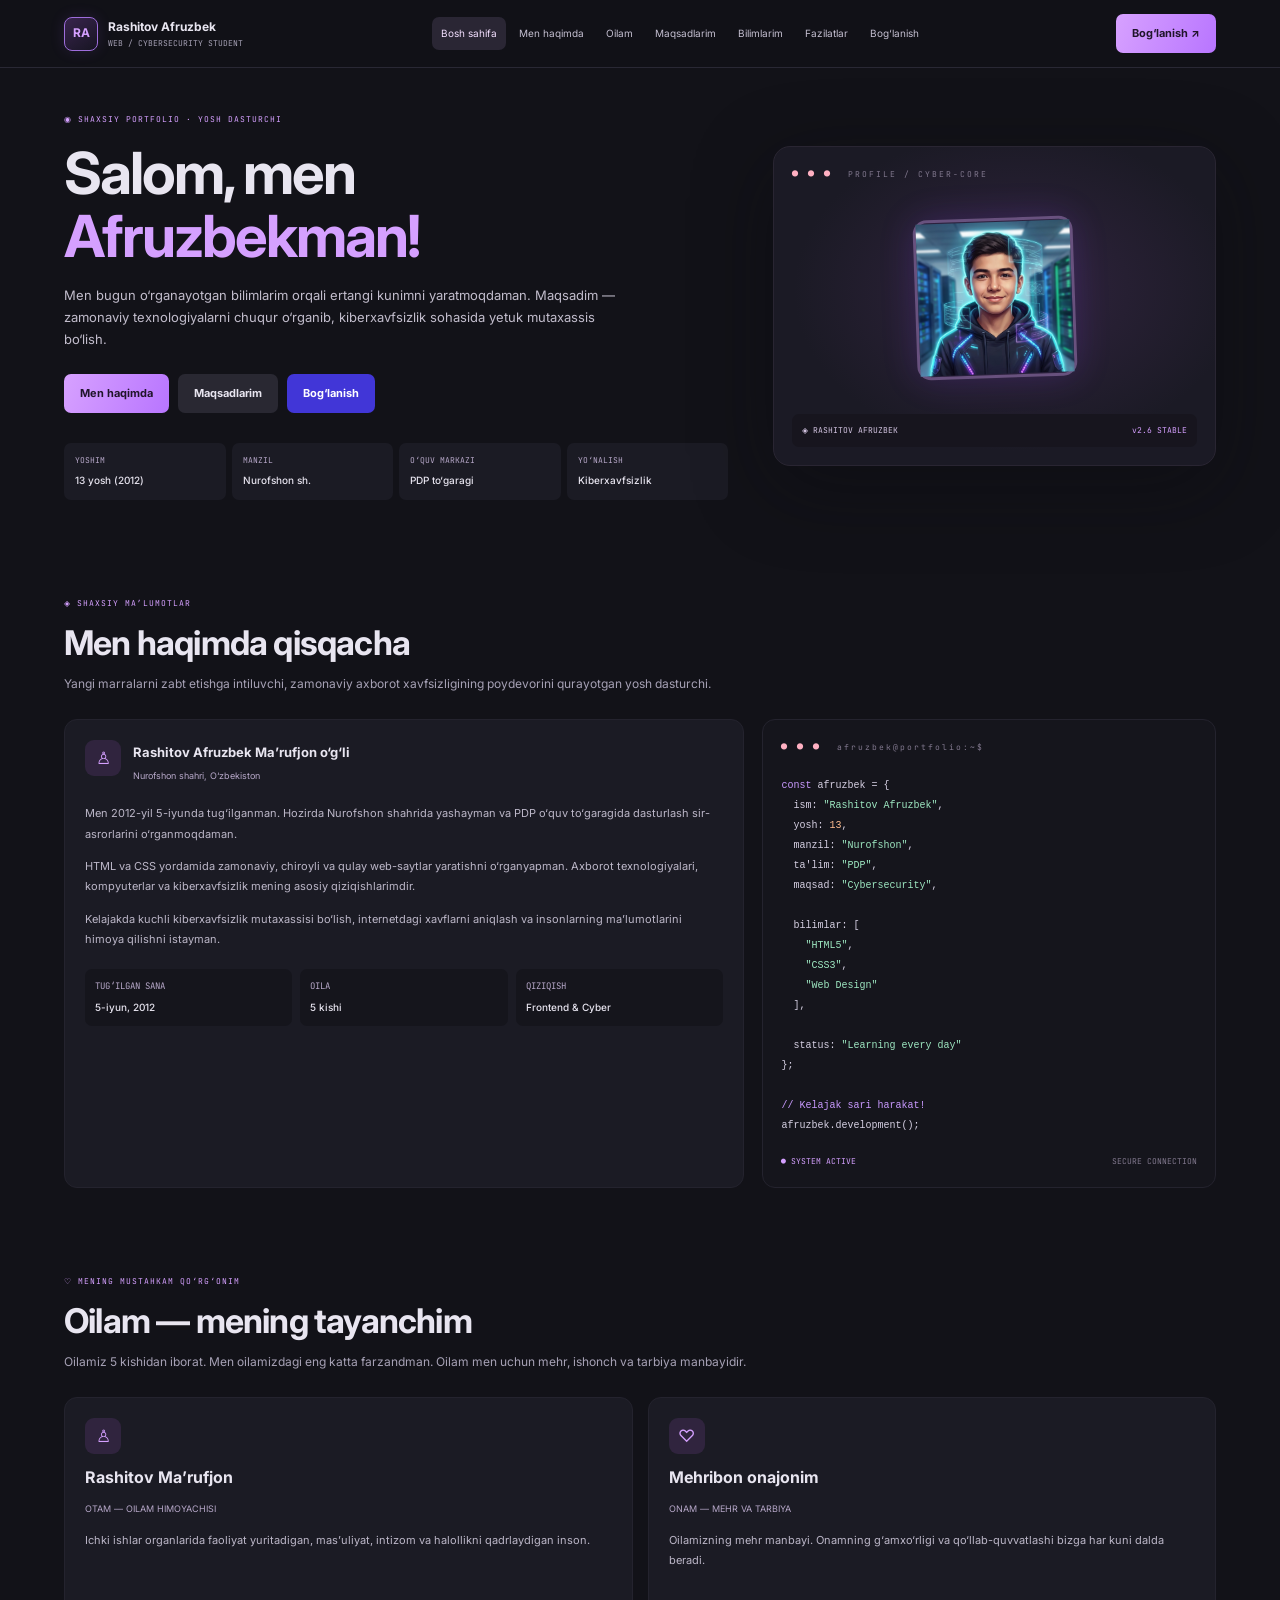
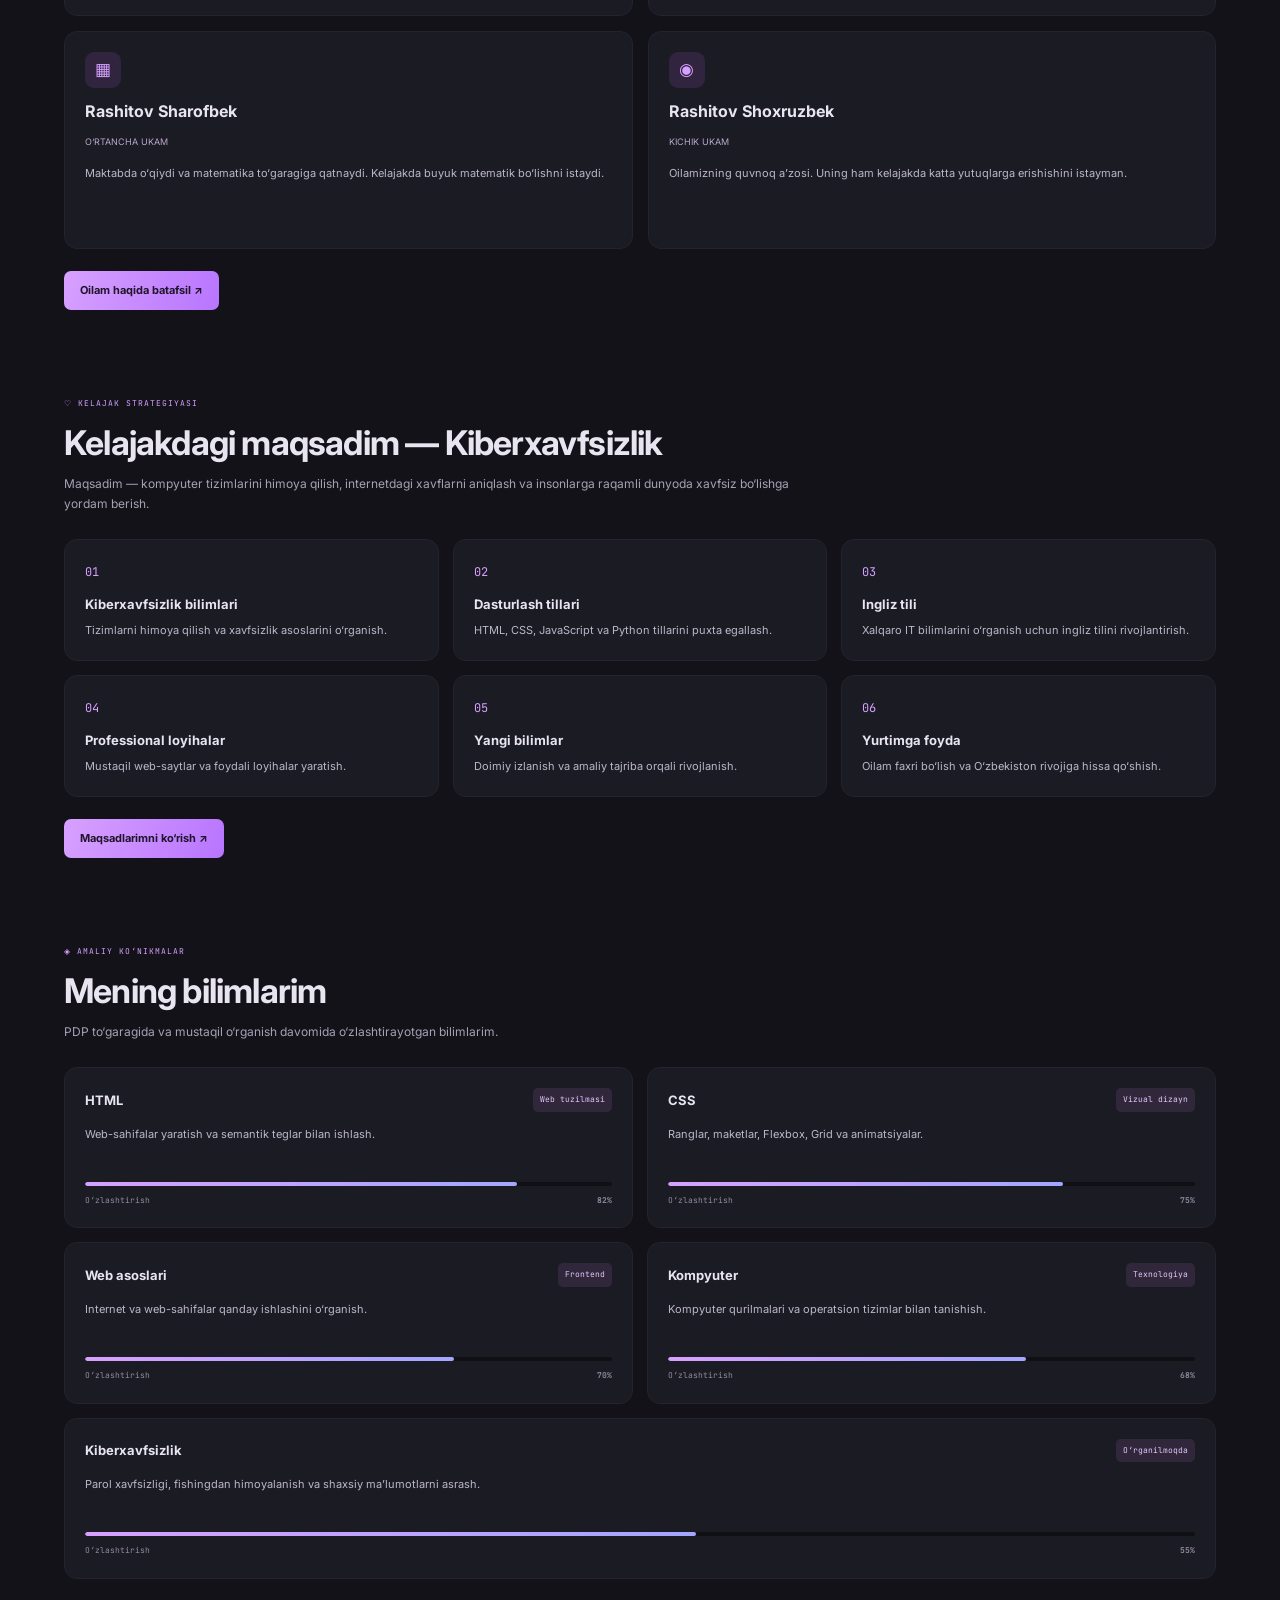
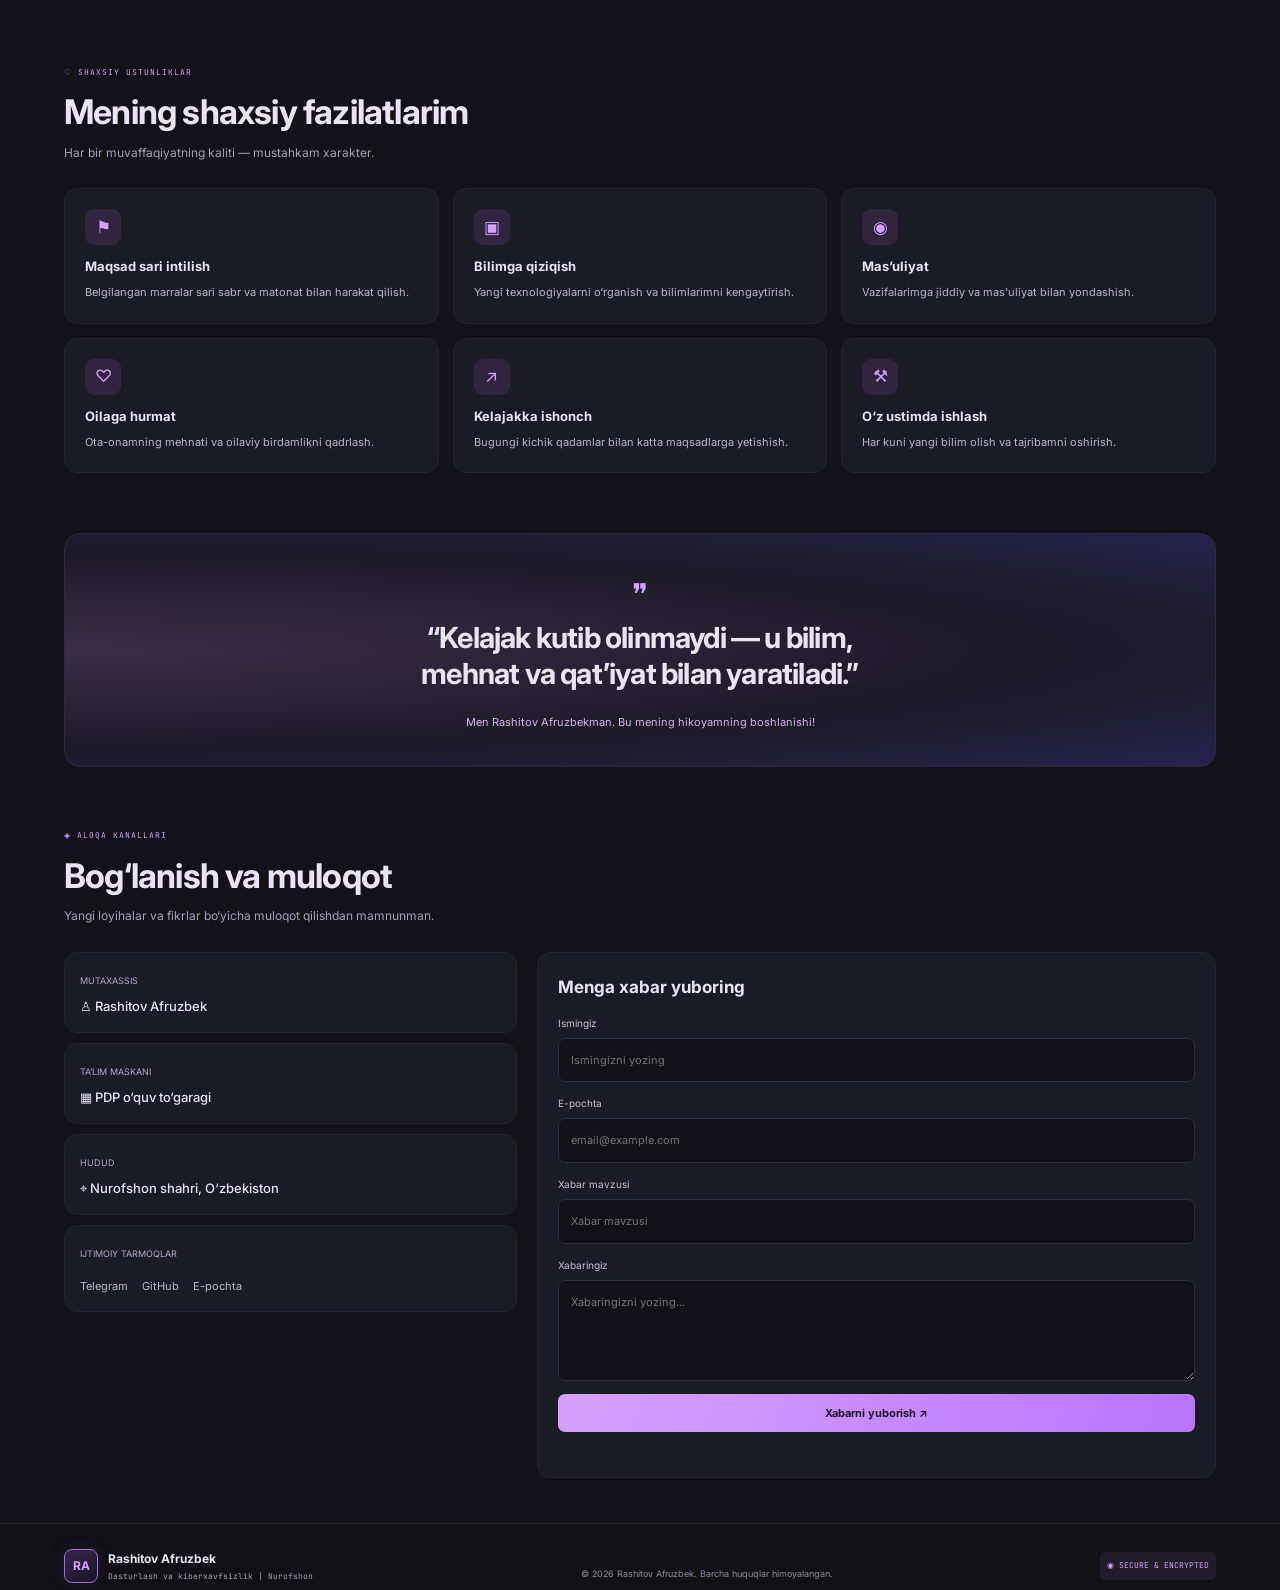
==== index.html @ 77779501 "ozim haqimda" ====
<!DOCTYPE html>
<html lang="uz">
<head>
  <meta charset="UTF-8">
  <meta name="viewport" content="width=device-width, initial-scale=1.0">
  <title>Rashitov Afruzbek | Portfolio</title>
  <link rel="stylesheet" href="./style.css">
  <link href="https://fonts.googleapis.com/css2?family=Inter:wght@400;500;600;700;800&family=JetBrains+Mono:wght@400;500&display=swap" rel="stylesheet">
</head>
<body>

<header class="navbar">
  <a href="index.html" class="logo">
    <span class="logo-icon">RA</span>
    <span>Rashitov Afruzbek
      <small>WEB / CYBERSECURITY STUDENT</small>
    </span>
  </a>

  <nav>
    <a class="active" href="./index.html">Bosh sahifa</a>
    <a href="#about">Men haqimda</a>
    <a href="./family.html">Oilam</a>
    <a href="./goals.html">Maqsadlarim</a>
    <a href="#skills">Bilimlarim</a>
    <a href="#values">Fazilatlar</a>
    <a href="#contact">Bog‘lanish</a>
  </nav>

  <a href="#contact" class="btn">Bog‘lanish ↗</a>
</header>

<main>

  <!-- BOSH SAHIFA -->
  <section class="hero container">
    <div class="hero-content">
      <p class="eyebrow">◉ SHAXSIY PORTFOLIO · YOSH DASTURCHI</p>

      <h1>Salom, men<br><span>Afruzbekman!</span></h1>

      <p class="description">
        Men bugun o‘rganayotgan bilimlarim orqali ertangi kunimni
        yaratmoqdaman. Maqsadim — zamonaviy texnologiyalarni chuqur
        o‘rganib, kiberxavfsizlik sohasida yetuk mutaxassis bo‘lish.
      </p>

      <div class="hero-buttons">
        <a href="#about" class="btn">Men haqimda</a>
        <a href="./goals.html" class="btn secondary">Maqsadlarim</a>
        <a href="#contact" class="btn blue">Bog‘lanish</a>
      </div>

      <div class="stats">
        <div><small>YOSHIM</small><b>13 yosh (2012)</b></div>
        <div><small>MANZIL</small><b>Nurofshon sh.</b></div>
        <div><small>O‘QUV MARKAZI</small><b>PDP to‘garagi</b></div>
        <div><small>YO‘NALISH</small><b>Kiberxavfsizlik</b></div>
      </div>
    </div>

    <div class="hero-card">
      <div class="window-title">● ● ● <span>PROFILE / CYBER-CORE</span></div>
      <div class="emblem">
        <img src="./Снимок экрана 2026-09-23 173749.png" alt="">
      </div>
      <div class="card-status">◈ RASHITOV AFRUZBEK <span>v2.6 STABLE</span></div>
    </div>
  </section>

  <!-- MEN HAQIMDA -->
  <section id="about" class="section container">
    <p class="eyebrow">◈ SHAXSIY MA’LUMOTLAR</p>
    <h2>Men haqimda qisqacha</h2>
    <p class="section-desc">
      Yangi marralarni zabt etishga intiluvchi, zamonaviy axborot
      xavfsizligining poydevorini qurayotgan yosh dasturchi.
    </p>

    <div class="about-grid">
      <article class="panel">
        <div class="profile-title">
          <div class="icon">♙</div>
          <div>
            <h3>Rashitov Afruzbek Ma’rufjon o‘g‘li</h3>
            <small>Nurofshon shahri, O‘zbekiston</small>
          </div>
        </div>

        <p>
          Men 2012-yil 5-iyunda tug‘ilganman. Hozirda Nurofshon
          shahrida yashayman va PDP o‘quv to‘garagida dasturlash
          sir-asrorlarini o‘rganmoqdaman.
        </p>

        <p>
          HTML va CSS yordamida zamonaviy, chiroyli va qulay
          web-saytlar yaratishni o‘rganyapman. Axborot texnologiyalari,
          kompyuterlar va kiberxavfsizlik mening asosiy qiziqishlarimdir.
        </p>

        <p>
          Kelajakda kuchli kiberxavfsizlik mutaxassisi bo‘lish,
          internetdagi xavflarni aniqlash va insonlarning
          ma’lumotlarini himoya qilishni istayman.
        </p>

        <div class="mini-stats">
          <div><small>TUG‘ILGAN SANA</small><b>5-iyun, 2012</b></div>
          <div><small>OILA</small><b>5 kishi</b></div>
          <div><small>QIZIQISH</small><b>Frontend & Cyber</b></div>
        </div>
      </article>

      <article class="code-panel">
        <div class="window-title">● ● ● <span>afruzbek@portfolio:~$</span></div>
        <pre><code><span class="purple">const</span> afruzbek = {
  ism: <span class="green">"Rashitov Afruzbek"</span>,
  yosh: <span class="orange">13</span>,
  manzil: <span class="green">"Nurofshon"</span>,
  ta'lim: <span class="green">"PDP"</span>,
  maqsad: <span class="green">"Cybersecurity"</span>,

  bilimlar: [
    <span class="green">"HTML5"</span>,
    <span class="green">"CSS3"</span>,
    <span class="green">"Web Design"</span>
  ],

  status: <span class="green">"Learning every day"</span>
};

<span class="purple">// Kelajak sari harakat!</span>
afruzbek.development();</code></pre>
        <div class="code-footer">● SYSTEM ACTIVE <span>SECURE CONNECTION</span></div>
      </article>
    </div>
  </section>

  <!-- OILAM -->
  <section id="family" class="section container">
    <p class="eyebrow">♡ MENING MUSTAHKAM QO‘RG‘ONIM</p>
    <h2>Oilam — mening tayanchim</h2>
    <p class="section-desc">
      Oilamiz 5 kishidan iborat. Men oilamizdagi eng katta farzandman.
      Oilam men uchun mehr, ishonch va tarbiya manbayidir.
    </p>

    <div class="family-grid">
      <article class="panel family-card">
        <div class="icon">♙</div>
        <h3>Rashitov Ma’rufjon</h3>
        <small>OTAM — OILAM HIMOYACHISI</small>
        <p>
          Ichki ishlar organlarida faoliyat yuritadigan, mas’uliyat,
          intizom va halollikni qadrlaydigan inson.
        </p>
      </article>

      <article class="panel family-card">
        <div class="icon">♡</div>
        <h3>Mehribon onajonim</h3>
        <small>ONAM — MEHR VA TARBIYA</small>
        <p>
          Oilamizning mehr manbayi. Onamning g‘amxo‘rligi va
          qo‘llab-quvvatlashi bizga har kuni dalda beradi.
        </p>
      </article>

      <article class="panel family-card">
        <div class="icon">▦</div>
        <h3>Rashitov Sharofbek</h3>
        <small>O‘RTANCHA UKAM</small>
        <p>
          Maktabda o‘qiydi va matematika to‘garagiga qatnaydi.
          Kelajakda buyuk matematik bo‘lishni istaydi.
        </p>
      </article>

      <article class="panel family-card">
        <div class="icon">◉</div>
        <h3>Rashitov Shoxruzbek</h3>
        <small>KICHIK UKAM</small>
        <p>
          Oilamizning quvnoq a’zosi. Uning ham kelajakda
          katta yutuqlarga erishishini istayman.
        </p>
      </article>
    </div>

    <a href="family.html" class="btn section-button">Oilam haqida batafsil ↗</a>
  </section>

  <!-- MAQSADLAR -->
  <section class="section container">
    <p class="eyebrow">♡ KELAJAK STRATEGIYASI</p>
    <h2>Kelajakdagi maqsadim — Kiberxavfsizlik</h2>
    <p class="section-desc">
      Maqsadim — kompyuter tizimlarini himoya qilish, internetdagi
      xavflarni aniqlash va insonlarga raqamli dunyoda xavfsiz
      bo‘lishga yordam berish.
    </p>

    <div class="feature-grid">
      <article class="panel feature">
        <span class="number">01</span>
        <h3>Kiberxavfsizlik bilimlari</h3>
        <p>Tizimlarni himoya qilish va xavfsizlik asoslarini o‘rganish.</p>
      </article>

      <article class="panel feature">
        <span class="number">02</span>
        <h3>Dasturlash tillari</h3>
        <p>HTML, CSS, JavaScript va Python tillarini puxta egallash.</p>
      </article>

      <article class="panel feature">
        <span class="number">03</span>
        <h3>Ingliz tili</h3>
        <p>Xalqaro IT bilimlarini o‘rganish uchun ingliz tilini rivojlantirish.</p>
      </article>

      <article class="panel feature">
        <span class="number">04</span>
        <h3>Professional loyihalar</h3>
        <p>Mustaqil web-saytlar va foydali loyihalar yaratish.</p>
      </article>

      <article class="panel feature">
        <span class="number">05</span>
        <h3>Yangi bilimlar</h3>
        <p>Doimiy izlanish va amaliy tajriba orqali rivojlanish.</p>
      </article>

      <article class="panel feature">
        <span class="number">06</span>
        <h3>Yurtimga foyda</h3>
        <p>Oilam faxri bo‘lish va O‘zbekiston rivojiga hissa qo‘shish.</p>
      </article>
    </div>

    <a href="goals.html" class="btn section-button">Maqsadlarimni ko‘rish ↗</a>
  </section>

  <!-- BILIMLARIM -->
  <section id="skills" class="section container">
    <p class="eyebrow">◈ AMALIY KO‘NIKMALAR</p>
    <h2>Mening bilimlarim</h2>
    <p class="section-desc">
      PDP to‘garagida va mustaqil o‘rganish davomida
      o‘zlashtirayotgan bilimlarim.
    </p>

    <div class="skills-grid">
      <article class="panel skill">
        <div class="skill-heading"><h3>HTML</h3><span>Web tuzilmasi</span></div>
        <p>Web-sahifalar yaratish va semantik teglar bilan ishlash.</p>
        <div class="progress"><span style="width:82%"></span></div>
        <small>O‘zlashtirish <b>82%</b></small>
      </article>

      <article class="panel skill">
        <div class="skill-heading"><h3>CSS</h3><span>Vizual dizayn</span></div>
        <p>Ranglar, maketlar, Flexbox, Grid va animatsiyalar.</p>
        <div class="progress"><span style="width:75%"></span></div>
        <small>O‘zlashtirish <b>75%</b></small>
      </article>

      <article class="panel skill">
        <div class="skill-heading"><h3>Web asoslari</h3><span>Frontend</span></div>
        <p>Internet va web-sahifalar qanday ishlashini o‘rganish.</p>
        <div class="progress"><span style="width:70%"></span></div>
        <small>O‘zlashtirish <b>70%</b></small>
      </article>

      <article class="panel skill">
        <div class="skill-heading"><h3>Kompyuter</h3><span>Texnologiya</span></div>
        <p>Kompyuter qurilmalari va operatsion tizimlar bilan tanishish.</p>
        <div class="progress"><span style="width:68%"></span></div>
        <small>O‘zlashtirish <b>68%</b></small>
      </article>

      <article class="panel skill wide">
        <div class="skill-heading"><h3>Kiberxavfsizlik</h3><span>O‘rganilmoqda</span></div>
        <p>Parol xavfsizligi, fishingdan himoyalanish va shaxsiy ma’lumotlarni asrash.</p>
        <div class="progress"><span style="width:55%"></span></div>
        <small>O‘zlashtirish <b>55%</b></small>
      </article>
    </div>
  </section>

  <!-- FAZILATLAR -->
  <section id="values" class="section container">
    <p class="eyebrow">♡ SHAXSIY USTUNLIKLAR</p>
    <h2>Mening shaxsiy fazilatlarim</h2>
    <p class="section-desc">Har bir muvaffaqiyatning kaliti — mustahkam xarakter.</p>

    <div class="feature-grid">
      <article class="panel feature"><div class="icon">⚑</div><h3>Maqsad sari intilish</h3><p>Belgilangan marralar sari sabr va matonat bilan harakat qilish.</p></article>
      <article class="panel feature"><div class="icon">▣</div><h3>Bilimga qiziqish</h3><p>Yangi texnologiyalarni o‘rganish va bilimlarimni kengaytirish.</p></article>
      <article class="panel feature"><div class="icon">◉</div><h3>Mas’uliyat</h3><p>Vazifalarimga jiddiy va mas’uliyat bilan yondashish.</p></article>
      <article class="panel feature"><div class="icon">♡</div><h3>Oilaga hurmat</h3><p>Ota-onamning mehnati va oilaviy birdamlikni qadrlash.</p></article>
      <article class="panel feature"><div class="icon">↗</div><h3>Kelajakka ishonch</h3><p>Bugungi kichik qadamlar bilan katta maqsadlarga yetishish.</p></article>
      <article class="panel feature"><div class="icon">⚒</div><h3>O‘z ustimda ishlash</h3><p>Har kuni yangi bilim olish va tajribamni oshirish.</p></article>
    </div>
  </section>

  <section class="quote container">
    <span>❞</span>
    <h2>“Kelajak kutib olinmaydi — u bilim,<br> mehnat va qat’iyat bilan yaratiladi.”</h2>
    <p>Men Rashitov Afruzbekman. Bu mening hikoyamning boshlanishi!</p>
  </section>

  <!-- BOG‘LANISH -->
  <section id="contact" class="section container">
    <p class="eyebrow">◈ ALOQA KANALLARI</p>
    <h2>Bog‘lanish va muloqot</h2>
    <p class="section-desc">Yangi loyihalar va fikrlar bo‘yicha muloqot qilishdan mamnunman.</p>

    <div class="contact-grid">
      <div class="contact-details">
        <article class="panel"><small>MUTAXASSIS</small><b>♙ Rashitov Afruzbek</b></article>
        <article class="panel"><small>TA’LIM MASKANI</small><b>▦ PDP o‘quv to‘garagi</b></article>
        <article class="panel"><small>HUDUD</small><b>⌖ Nurofshon shahri, O‘zbekiston</b></article>
        <article class="panel"><small>IJTIMOIY TARMOQLAR</small><p>Telegram　 GitHub　 E-pochta</p></article>
      </div>

      <form class="panel contact-form" id="contactForm">
        <h3>Menga xabar yuboring</h3>
        <label>Ismingiz<input type="text" placeholder="Ismingizni yozing" required></label>
        <label>E-pochta<input type="email" placeholder="email@example.com" required></label>
        <label>Xabar mavzusi<input type="text" placeholder="Xabar mavzusi" required></label>
        <label>Xabaringiz<textarea rows="4" placeholder="Xabaringizni yozing..." required></textarea></label>
        <button class="btn" type="submit">Xabarni yuborish ↗</button>
        <p id="formMessage" class="form-message"></p>
      </form>
    </div>
  </section>

</main>

<footer class="footer">
  <a href="index.html" class="logo">
    <span class="logo-icon">RA</span>
    <span>Rashitov Afruzbek<small>Dasturlash va kiberxavfsizlik | Nurofshon</small></span>
  </a>
  <p>© 2026 Rashitov Afruzbek. Barcha huquqlar himoyalangan.</p>
  <span class="footer-status">◉ SECURE & ENCRYPTED</span>
</footer>

<script>
  document.getElementById("contactForm").addEventListener("submit", function(event) {
    event.preventDefault();
    document.getElementById("formMessage").textContent =
      "Rahmat! Bu demo forma, xabar hozircha yuborilmadi.";
    this.reset();
  });
</script>
</body>
</html>
---- style.css ----
:root {
  --bg: #121218;
  --panel: #1b1b24;
  --panel-light: #22212c;
  --text: #e8e5f0;
  --muted: #a6a1b5;
  --purple: #d5a0ff;
  --purple-dark: #9d63f4;
  --blue: #4136d7;
  --border: #292834;
}

* {
  margin: 0;
  padding: 0;
  box-sizing: border-box;
}

html {
  scroll-behavior: smooth;
  scroll-padding-top: 100px;
}

.emblem img{
width: 100%;
}

body {
  background: var(--bg);
  color: var(--text);
  font-family: "Inter", sans-serif;
  font-size: 13px;
  line-height: 1.7;
}

a {
  color: inherit;
  text-decoration: none;
}

button,
input,
textarea {
  font: inherit;
}

.container {
  width: min(1160px, 90%);
  margin: 0 auto;
}

/* NAVBAR */

.navbar {
  position: sticky;
  top: 0;
  z-index: 100;
  min-height: 68px;
  padding: 12px 5%;
  display: flex;
  justify-content: space-between;
  align-items: center;
  gap: 20px;
  background: rgba(18, 18, 24, 0.94);
  border-bottom: 1px solid var(--border);
  backdrop-filter: blur(18px);
}

.logo {
  display: flex;
  align-items: center;
  gap: 10px;
  font-size: 12px;
  font-weight: 700;
  white-space: nowrap;
}

.logo small {
  display: block;
  color: var(--muted);
  font-family: "JetBrains Mono", monospace;
  font-size: 8px;
  font-weight: 400;
}

.logo-icon {
  width: 34px;
  height: 34px;
  display: grid;
  place-items: center;
  color: var(--purple);
  background: linear-gradient(145deg, #39244e, #171522);
  border: 1px solid #9e6ddc;
  border-radius: 8px;
  box-shadow: 0 0 15px #9d63f422;
}

nav {
  display: flex;
  align-items: center;
  gap: 4px;
}

nav a {
  padding: 8px 9px;
  color: #c4bfd0;
  border-radius: 7px;
  font-size: 10px;
  transition: 0.2s;
}

nav a:hover,
nav a.active {
  background: #2a2634;
  color: #f3dfff;
}

/* BUTTONS */

.btn {
  display: inline-flex;
  align-items: center;
  justify-content: center;
  padding: 10px 16px;
  color: #20152b;
  background: linear-gradient(110deg, #d7a1ff, #b875ff);
  border: none;
  border-radius: 7px;
  font-size: 11px;
  font-weight: 700;
  cursor: pointer;
  transition: 0.25s;
}

.btn:hover {
  transform: translateY(-2px);
  box-shadow: 0 5px 22px #bb83ff30;
}

.btn.secondary {
  color: var(--text);
  background: #292832;
}

.btn.blue {
  color: white;
  background: var(--blue);
}

/* HERO */

.hero {
  min-height: 470px;
  padding-top: 45px;
  padding-bottom: 55px;
  display: grid;
  grid-template-columns: 1.2fr 0.8fr;
  align-items: center;
  gap: 45px;
}

.eyebrow {
  margin-bottom: 12px;
  color: var(--purple);
  font-family: "JetBrains Mono", monospace;
  font-size: 8px;
  letter-spacing: 1px;
}

.hero h1 {
  margin: 15px 0;
  font-size: clamp(38px, 5vw, 58px);
  line-height: 1.1;
  letter-spacing: -2px;
}

.hero h1 span {
  color: var(--purple);
}

.description {
  max-width: 560px;
  color: #c2bdcc;
  font-size: 13px;
}

.hero-buttons {
  display: flex;
  flex-wrap: wrap;
  gap: 9px;
  margin: 24px 0 30px;
}

.stats {
  display: grid;
  grid-template-columns: repeat(4, 1fr);
  gap: 6px;
}

.stats div {
  padding: 11px;
  background: var(--panel);
  border-radius: 7px;
}

.stats small,
.mini-stats small {
  display: block;
  color: #b7a8c9;
  font-family: "JetBrains Mono", monospace;
  font-size: 8px;
}

.stats b,
.mini-stats b {
  display: block;
  margin-top: 4px;
  font-size: 10px;
  font-weight: 500;
}

.hero-card {
  min-height: 320px;
  padding: 18px;
  display: flex;
  flex-direction: column;
  justify-content: space-between;
  background: radial-gradient(ellipse at 55% 45%, #31243f, #1b1a25 65%);
  border: 1px solid #292532;
  border-radius: 17px;
  box-shadow: 0 20px 80px #09090e66;
}

.window-title {
  color: #ffb0c2;
  font-family: "JetBrains Mono", monospace;
  font-size: 10px;
  letter-spacing: 2px;
}

.window-title span {
  margin-left: 8px;
  color: #81788e;
  font-size: 8px;
}

.emblem {
  width: 160px;
  height: 160px;
  margin: 20px auto;
  display: grid;
  place-items: center;
  color: var(--purple);
  border: 3px solid #68517e;
  border-radius: 14px;
  font-size: 57px;
  font-weight: 800;
  text-shadow: 0 0 18px #9d52ff;
  box-shadow: 0 0 35px #8e45ff30, inset 0 0 28px #8e45ff20;
  transform: rotate(-2deg);
}

.card-status {
  padding: 10px;
  background: #17151e;
  border-radius: 7px;
  color: #d4c5e2;
  font-family: "JetBrains Mono", monospace;
  font-size: 8px;
}

.card-status span {
  float: right;
  color: var(--purple);
}

/* SECTION */

.section {
  padding-top: 42px;
  padding-bottom: 45px;
}

h2 {
  margin-bottom: 9px;
  font-size: clamp(25px, 3vw, 34px);
  line-height: 1.25;
  letter-spacing: -0.8px;
}

.section-desc {
  max-width: 760px;
  margin-bottom: 25px;
  color: var(--muted);
  font-size: 12px;
}

/* PANELS */

.panel {
  padding: 20px;
  background: var(--panel);
  border: 1px solid #24232e;
  border-radius: 13px;
  transition: border-color 0.25s, transform 0.25s;
}

.panel:hover {
  border-color: #4a385b;
}

.panel p {
  margin-top: 12px;
  color: #bcb7c8;
  font-size: 11px;
  line-height: 1.85;
}

.panel h3 {
  font-size: 13px;
}

.panel small {
  color: #b7a8c9;
  font-size: 9px;
}

.about-grid {
  display: grid;
  grid-template-columns: 1.2fr 0.8fr;
  gap: 18px;
}

.profile-title {
  display: flex;
  align-items: center;
  gap: 12px;
  margin-bottom: 17px;
}

.profile-title h3 {
  font-size: 13px;
}

.icon {
  width: 36px;
  height: 36px;
  margin-bottom: 10px;
  display: grid;
  place-items: center;
  color: var(--purple);
  background: #30243e;
  border-radius: 9px;
  font-size: 17px;
}

.mini-stats {
  display: grid;
  grid-template-columns: repeat(3, 1fr);
  gap: 8px;
  margin-top: 20px;
}

.mini-stats div {
  padding: 10px;
  background: #15151c;
  border-radius: 7px;
}

/* CODE PANEL */

.code-panel {
  padding: 18px;
  background: #15151c;
  border: 1px solid #24232e;
  border-radius: 13px;
  overflow: hidden;
}

.code-panel pre {
  margin-top: 20px;
  overflow-x: auto;
  color: #d6d0e3;
  font-family: "JetBrains Mono", monospace;
  font-size: 10px;
  line-height: 1.9;
}

.purple {
  color: #c99aff;
}

.green {
  color: #9ee8c2;
}

.orange {
  color: #ffbd90;
}

.code-footer {
  margin-top: 20px;
  color: var(--purple);
  font-family: "JetBrains Mono", monospace;
  font-size: 8px;
}

.code-footer span {
  float: right;
  color: #81788e;
}

/* FAMILY */

.family-grid {
  display: grid;
  grid-template-columns: repeat(2, 1fr);
  gap: 15px;
}

.family-card h3 {
  margin-bottom: 4px;
  font-size: 16px;
}

.family-card p {
  min-height: 65px;
}

.section-button {
  margin-top: 22px;
}

/* FEATURES */

.feature-grid {
  display: grid;
  grid-template-columns: repeat(3, 1fr);
  gap: 14px;
}

.feature {
  padding: 20px;
}

.number {
  color: var(--purple);
  font-family: "JetBrains Mono", monospace;
  font-size: 12px;
}

.feature h3 {
  margin: 10px 0 5px;
}

.feature p {
  margin-top: 5px;
}

/* SKILLS */

.skills-grid {
  display: grid;
  grid-template-columns: repeat(2, 1fr);
  gap: 14px;
}

.skill-heading {
  display: flex;
  align-items: center;
  justify-content: space-between;
  gap: 10px;
}

.skill-heading span {
  padding: 5px 7px;
  color: #e4c6ff;
  background: #30283a;
  border-radius: 5px;
  font-family: "JetBrains Mono", monospace;
  font-size: 8px;
}

.skill p {
  min-height: 42px;
}

.progress {
  height: 4px;
  margin: 16px 0 8px;
  overflow: hidden;
  background: #0f0f14;
  border-radius: 5px;
}

.progress span {
  display: block;
  height: 100%;
  background: linear-gradient(90deg, #d7a0ff, #a3a6ff);
  border-radius: 5px;
}

.skill > small {
  display: flex;
  justify-content: space-between;
  color: #93899f;
  font-family: "JetBrains Mono", monospace;
  font-size: 8px;
}

.wide {
  grid-column: 1 / -1;
}

/* QUOTE */

.quote {
  margin-top: 15px;
  margin-bottom: 20px;
  padding: 35px 20px;
  text-align: center;
  background: radial-gradient(ellipse at left, #3a2d49, #1c1a26 60%, #26214b);
  border: 1px solid #30283e;
  border-radius: 16px;
}

.quote > span {
  color: var(--purple);
  font-size: 30px;
}

.quote h2 {
  font-size: clamp(20px, 3vw, 29px);
}

.quote p {
  margin-top: 20px;
  color: #d4b4ef;
  font-size: 11px;
}

/* CONTACT */

.contact-grid {
  display: grid;
  grid-template-columns: 0.8fr 1.2fr;
  gap: 20px;
}

.contact-details {
  display: grid;
  align-content: start;
  gap: 10px;
}

.contact-details .panel {
  padding: 15px;
}

.contact-details b {
  display: block;
  margin-top: 5px;
  font-weight: 500;
}

.contact-details p {
  margin-bottom: 0;
}

.contact-form {
  display: grid;
  gap: 13px;
}

.contact-form h3 {
  font-size: 17px;
}

.contact-form label {
  display: grid;
  gap: 6px;
  color: #c9bfd5;
  font-size: 10px;
}

input,
textarea {
  width: 100%;
  padding: 12px;
  color: #eee7f5;
  background: #111117;
  border: 1px solid #302d3a;
  border-radius: 7px;
  outline: none;
  font-size: 11px;
}

input:focus,
textarea:focus {
  border-color: var(--purple-dark);
}

textarea {
  resize: vertical;
}

.form-message {
  color: var(--purple);
  font-size: 10px;
}

/* FOOTER */

.footer {
  display: flex;
  align-items: center;
  justify-content: space-between;
  gap: 20px;
  padding: 25px 5%;
  background: #101015;
  border-top: 1px solid #24232d;
}

.footer p {
  margin-top: 15px;
  color: #90899b;
  font-size: 9px;
}

.footer-status {
  padding: 7px;
  color: var(--purple);
  background: #211c2a;
  border-radius: 5px;
  font-family: "JetBrains Mono", monospace;
  font-size: 8px;
}

/* RESPONSIVE */

@media (max-width: 1000px) {
  .navbar {
    flex-wrap: wrap;
  }

  nav {
    order: 3;
    width: 100%;
    overflow-x: auto;
  }

  .hero {
    gap: 25px;
  }

  .stats {
    grid-template-columns: repeat(2, 1fr);
  }
}

@media (max-width: 700px) {
  .container {
    width: 92%;
  }

  .hero,
  .about-grid,
  .contact-grid {
    grid-template-columns: 1fr;
  }

  .hero {
    padding-top: 35px;
  }

  .hero-card {
    min-height: 270px;
  }

  .family-grid,
  .feature-grid,
  .skills-grid {
    grid-template-columns: 1fr;
  }

  .wide {
    grid-column: auto;
  }

  .mini-stats {
    grid-template-columns: 1fr;
  }

  .footer {
    align-items: flex-start;
    flex-direction: column;
  }

  .section {
    padding-top: 30px;
    padding-bottom: 30px;
  }

  .navbar > .btn {
    display: none;
  }

  .hero h1 {
    font-size: 42px;
  }
}
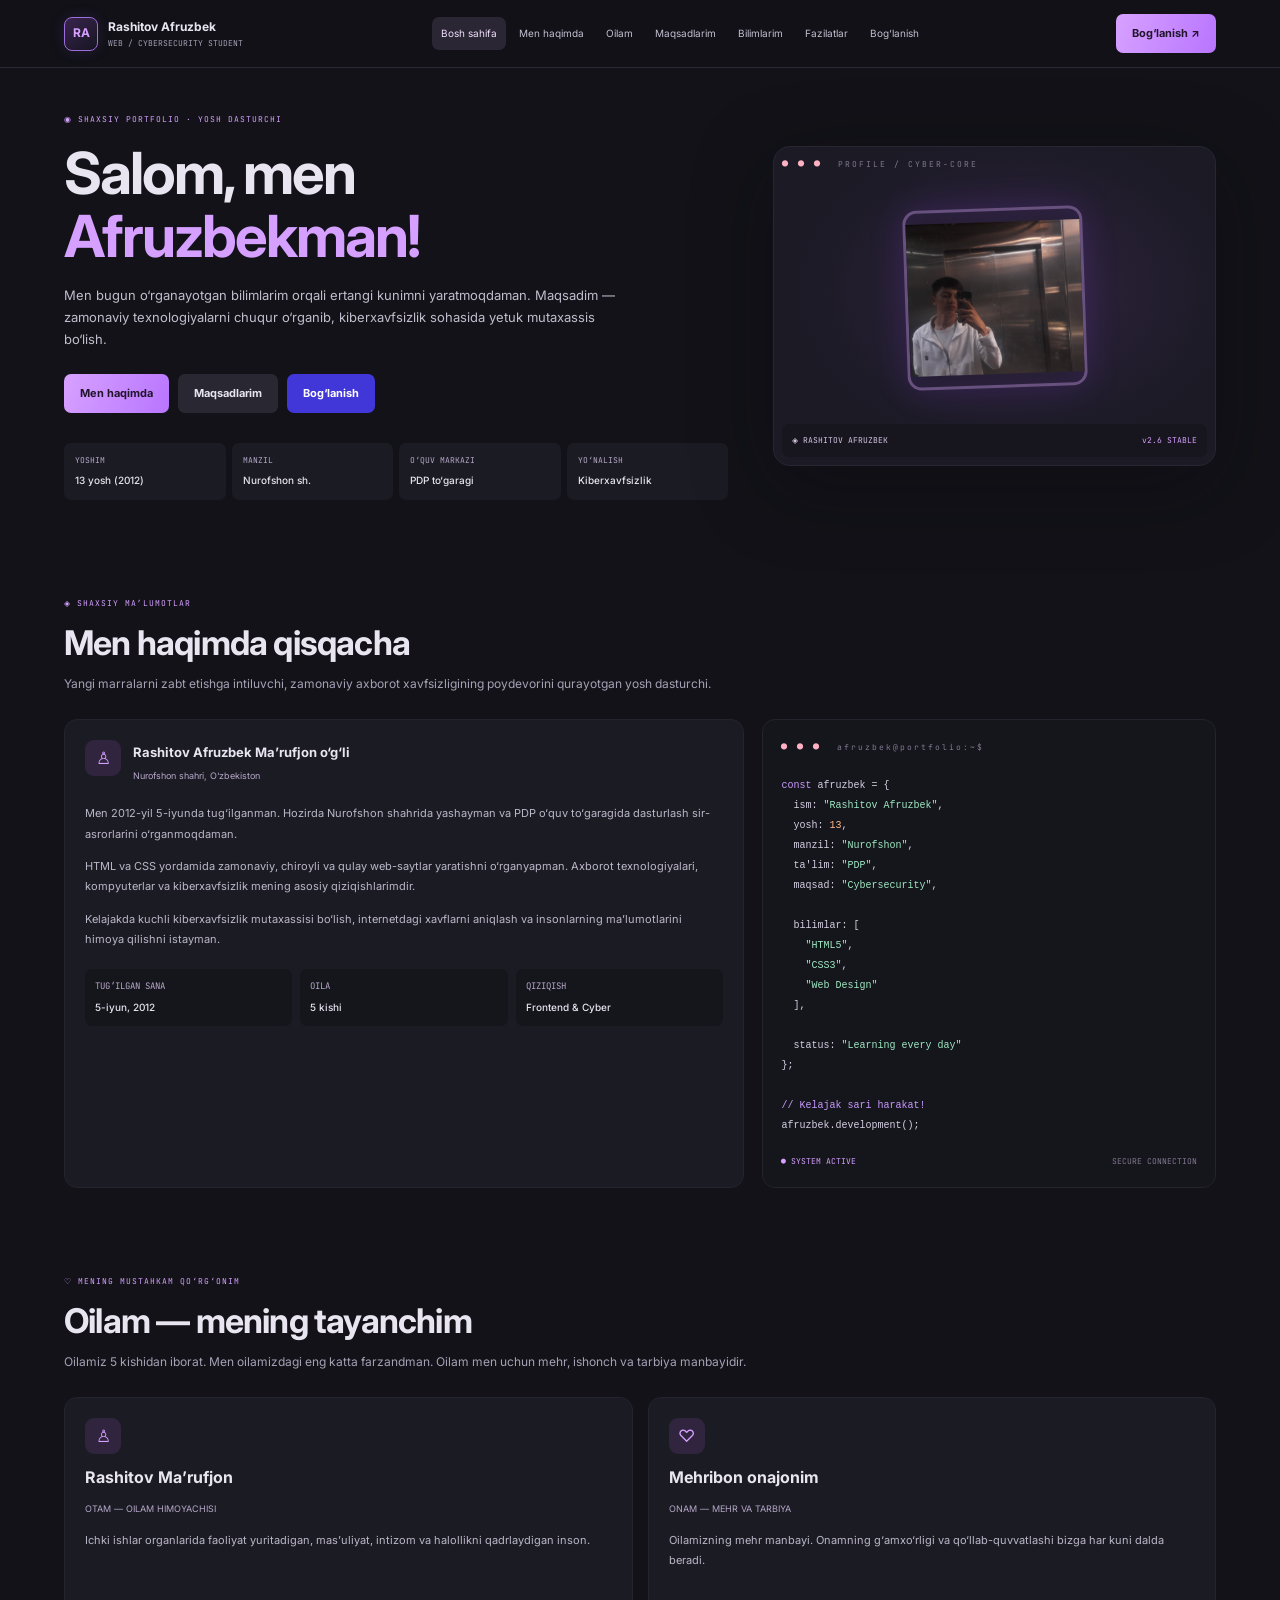
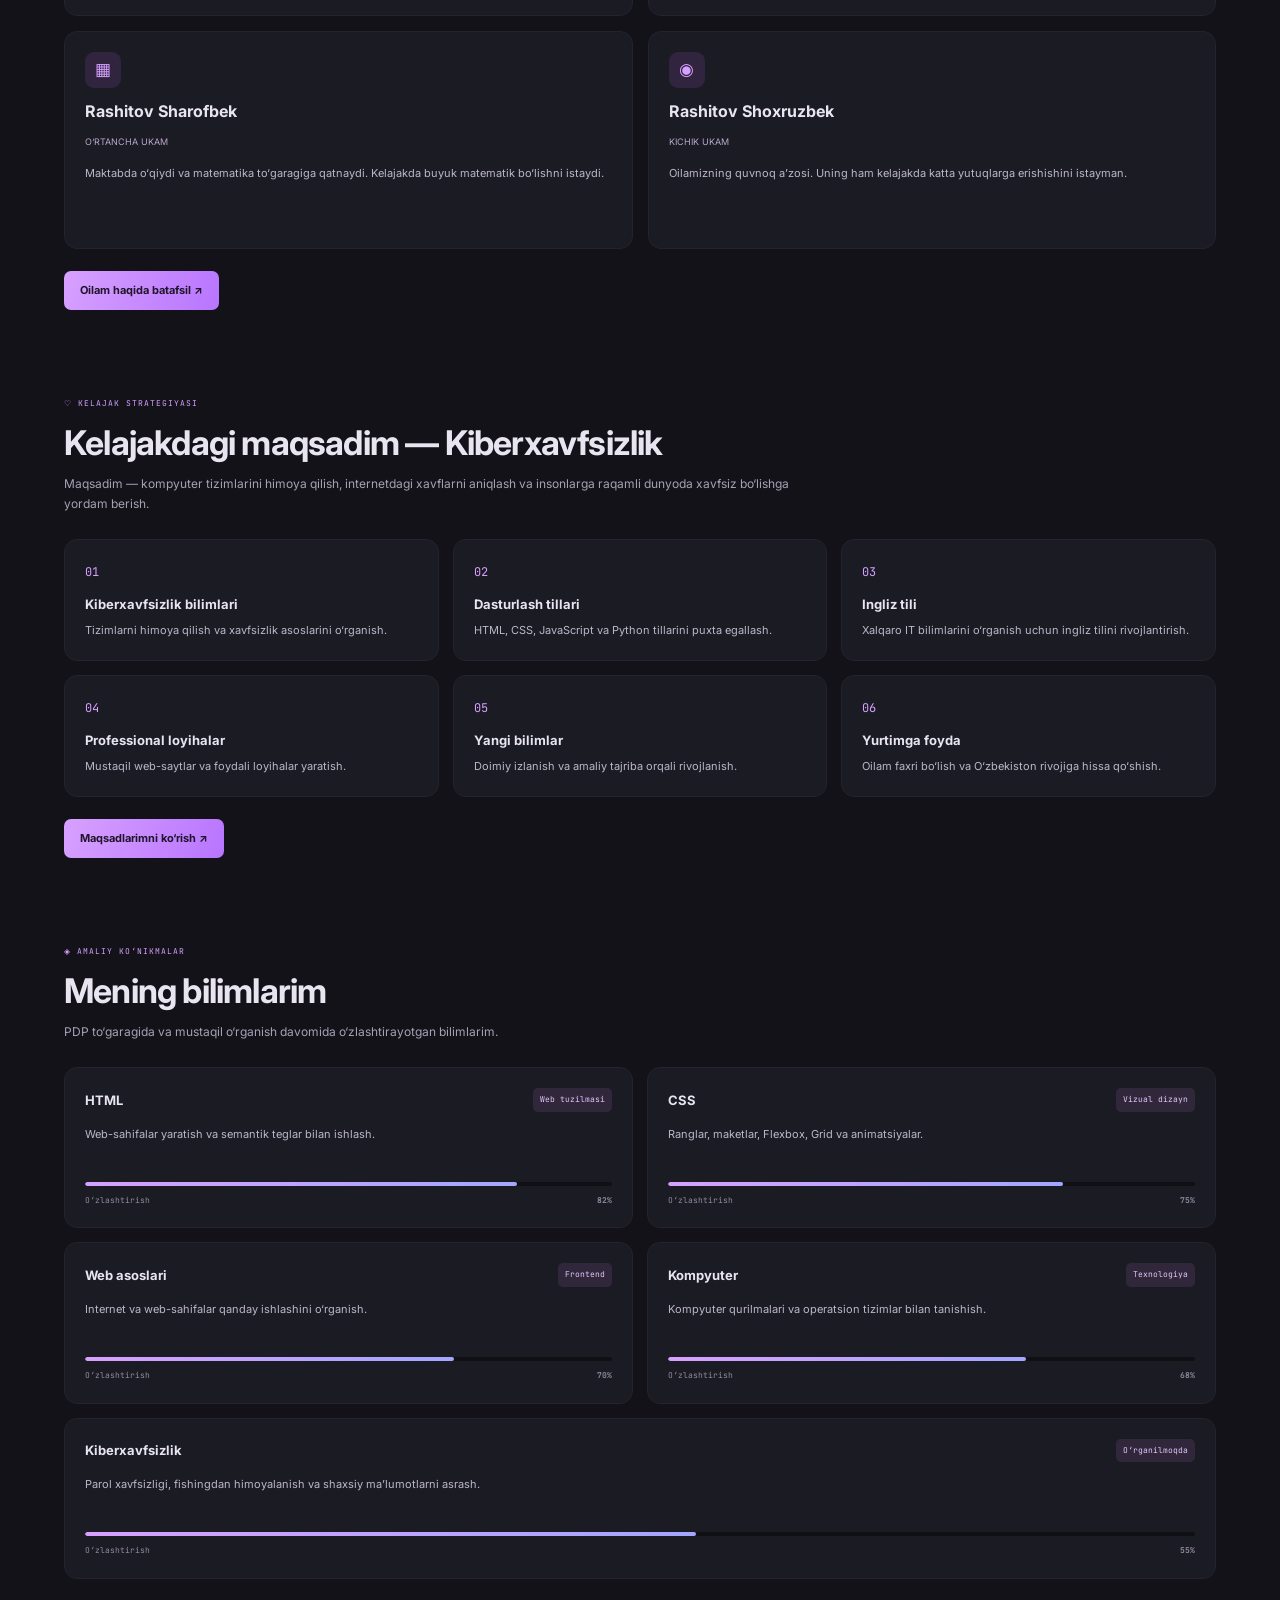
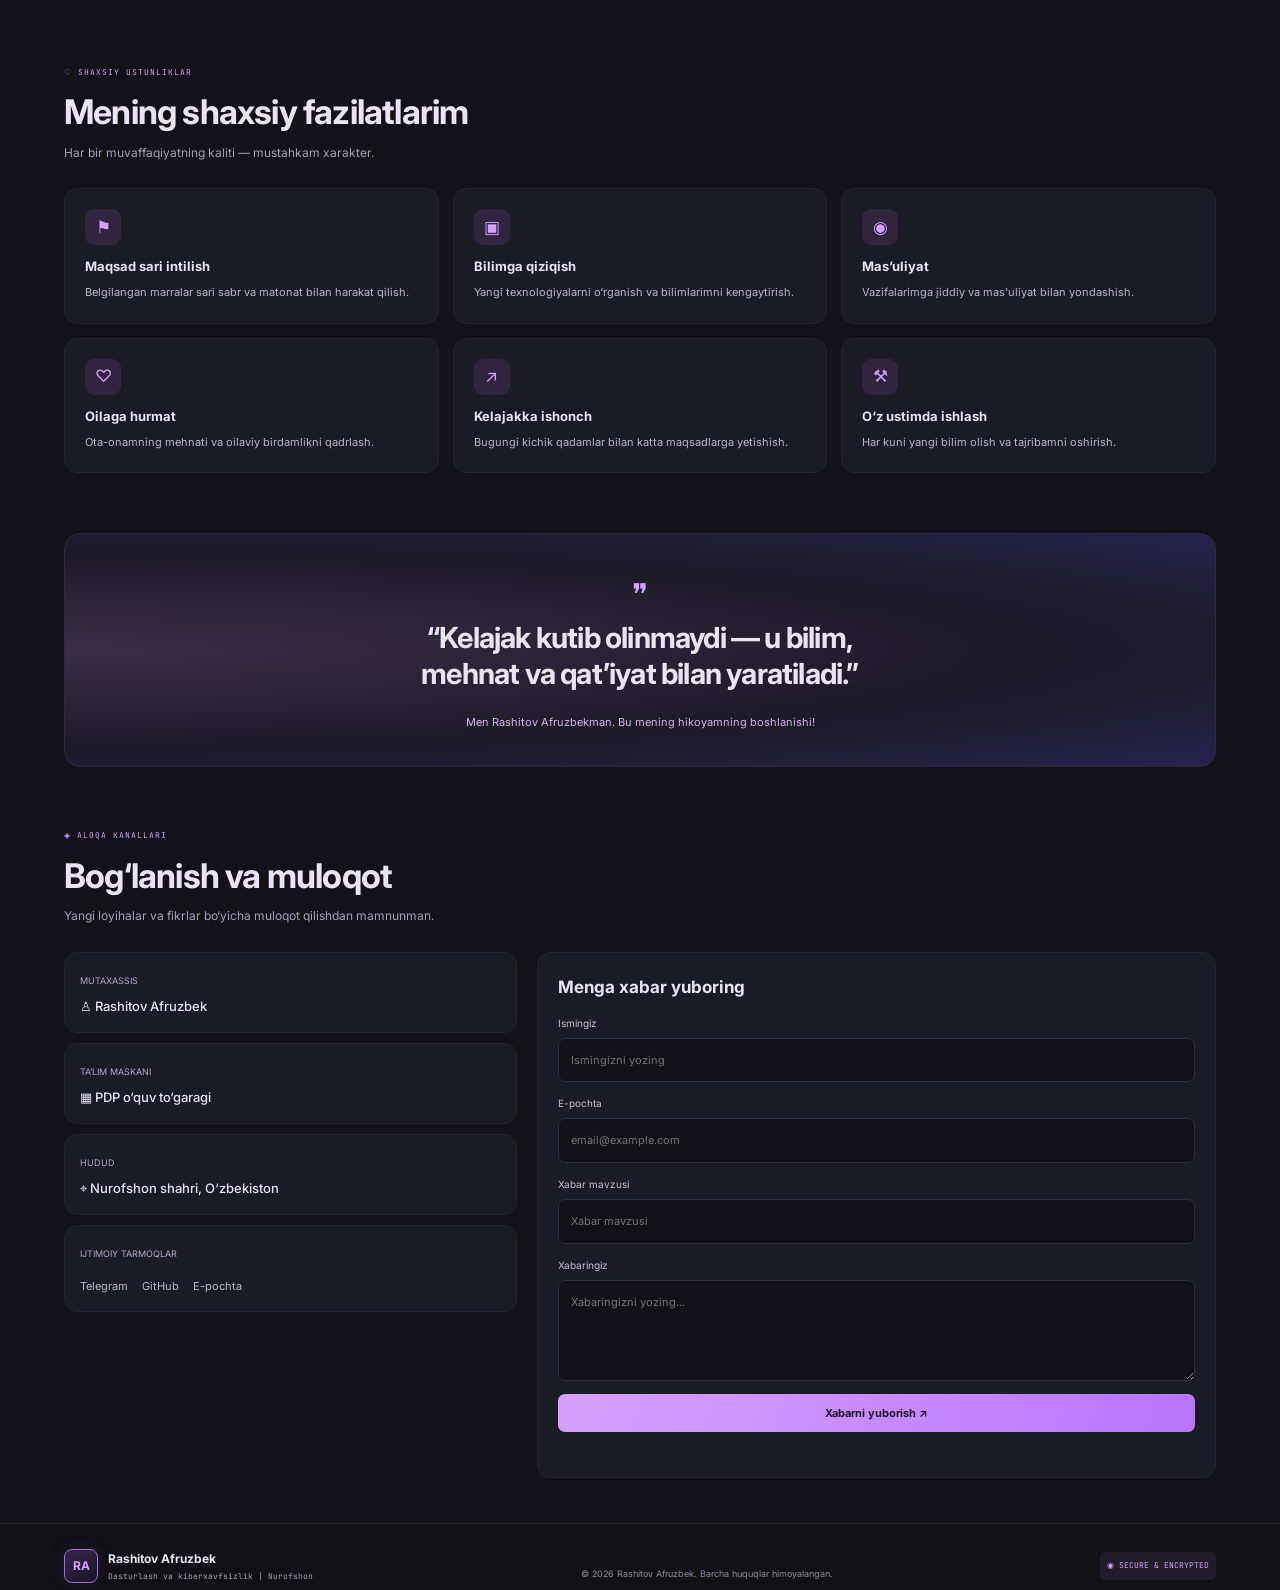
==== commit a71f8532: "ozim" ====
--- a/index.html
+++ b/index.html
@@ -62,7 +62,7 @@
     <div class="hero-card">
       <div class="window-title">● ● ● <span>PROFILE / CYBER-CORE</span></div>
       <div class="emblem">
-        <img src="./Снимок экрана 2026-09-23 173749.png" alt="">
+        <img src="./photo_2026-10-23_16-27-50.jpg" alt="">
       </div>
       <div class="card-status">◈ RASHITOV AFRUZBEK <span>v2.6 STABLE</span></div>
     </div>
--- a/style.css
+++ b/style.css
@@ -221,7 +221,7 @@
 
 .hero-card {
   min-height: 320px;
-  padding: 18px;
+  padding: 8px;
   display: flex;
   flex-direction: column;
   justify-content: space-between;
@@ -245,8 +245,8 @@
 }
 
 .emblem {
-  width: 160px;
-  height: 160px;
+  width: 180px;
+  height: 180px;
   margin: 20px auto;
   display: grid;
   place-items: center;
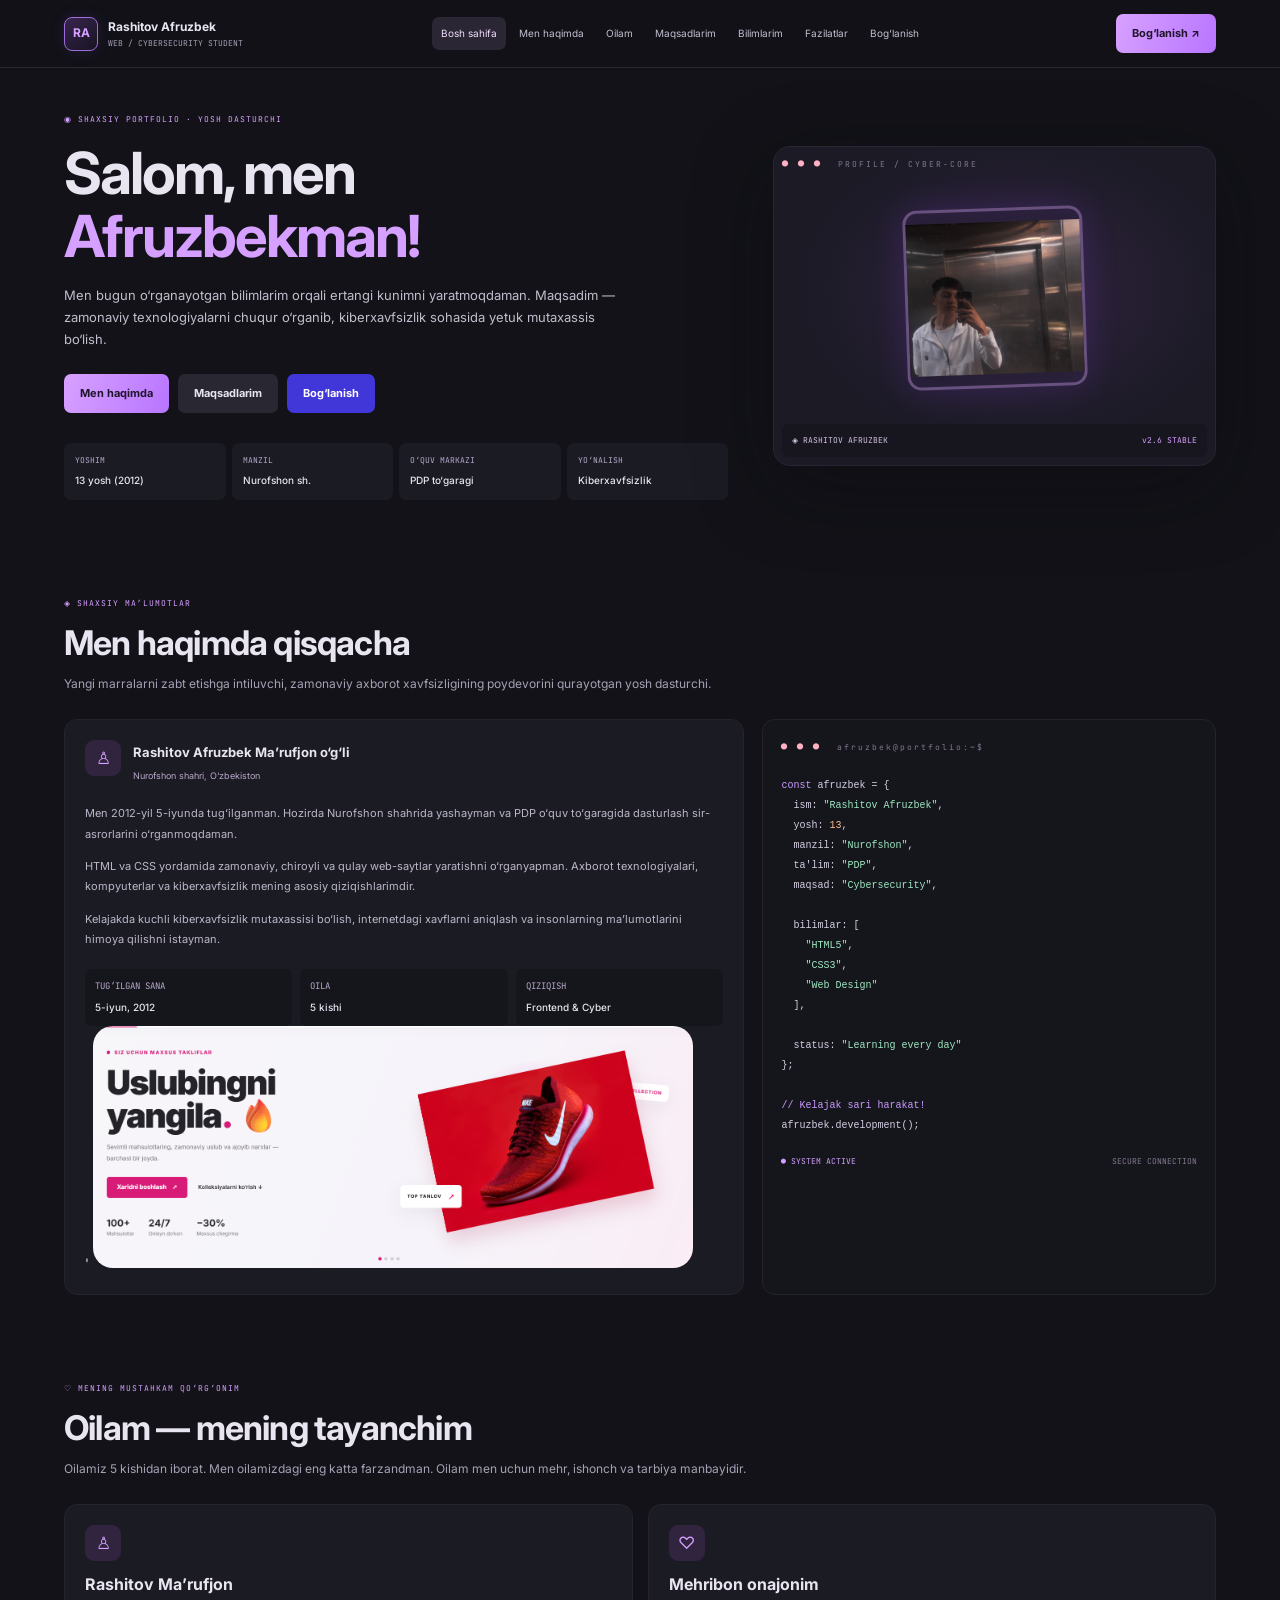
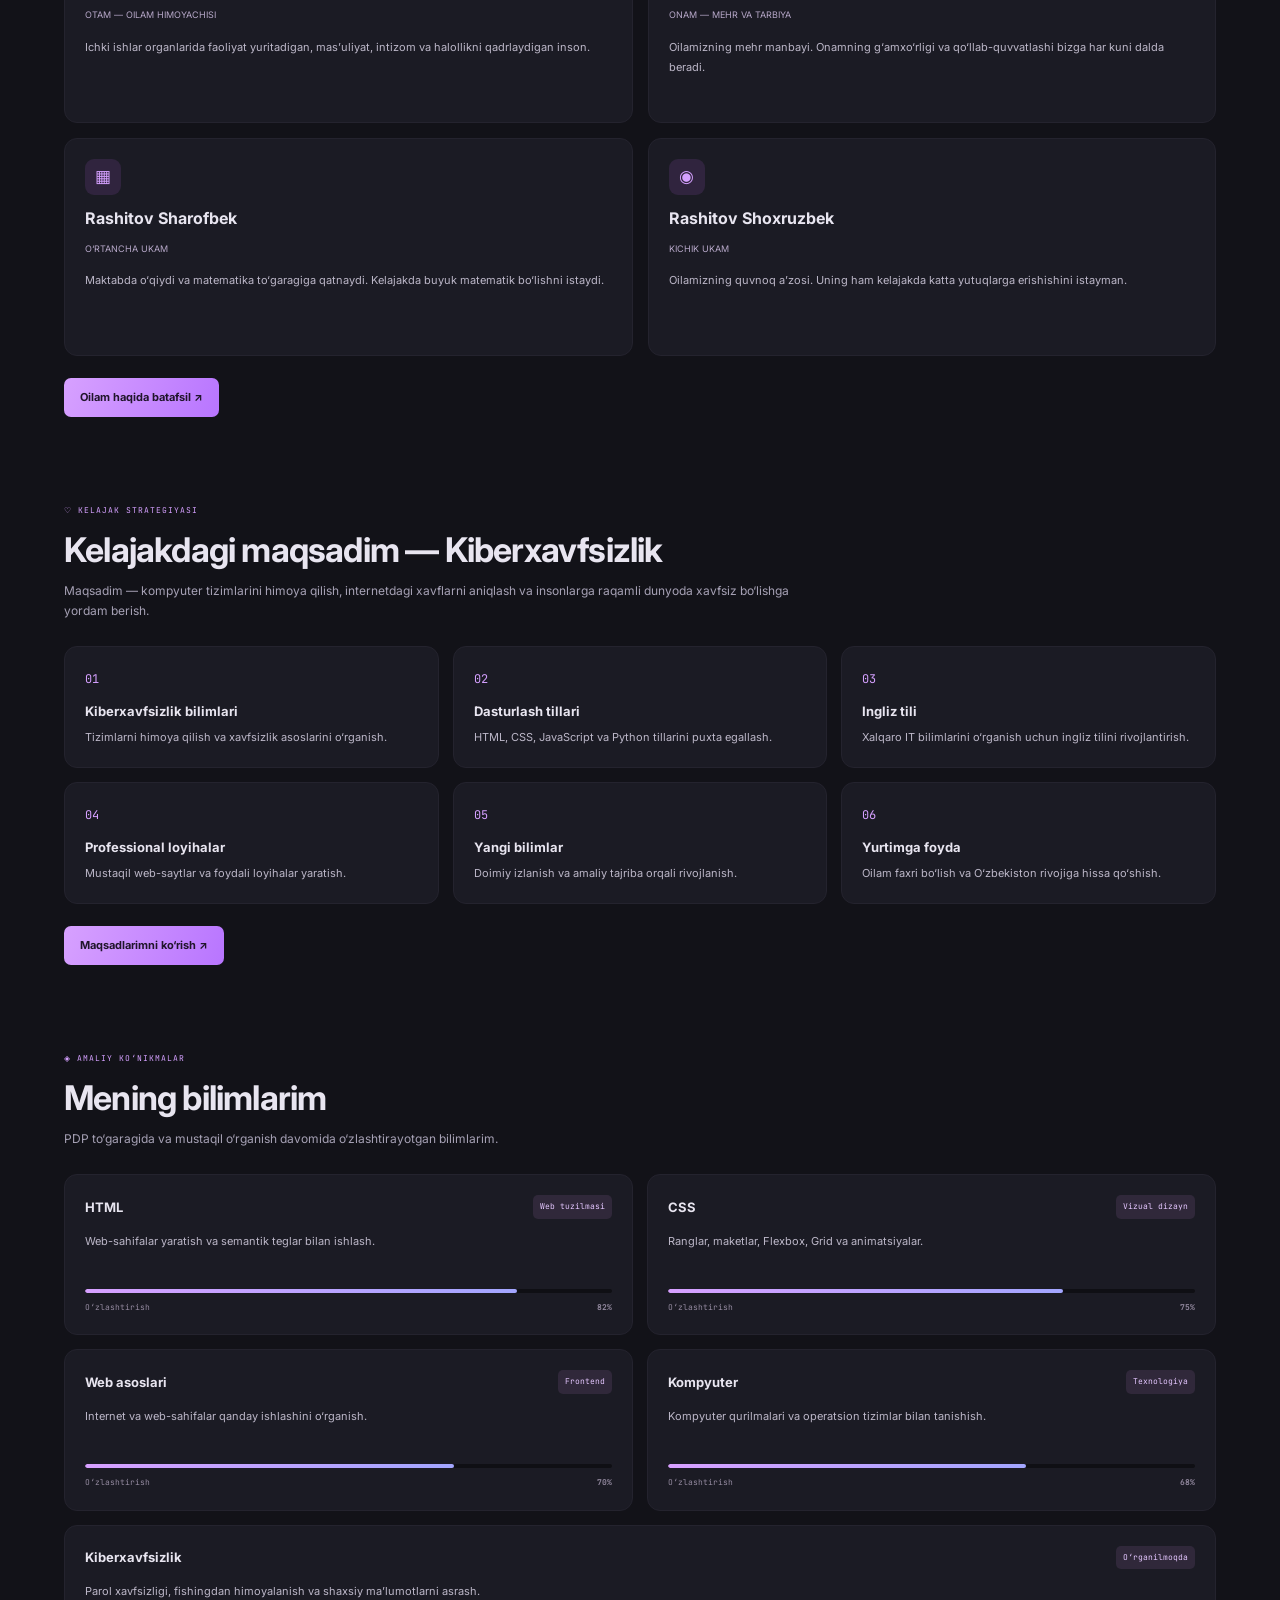
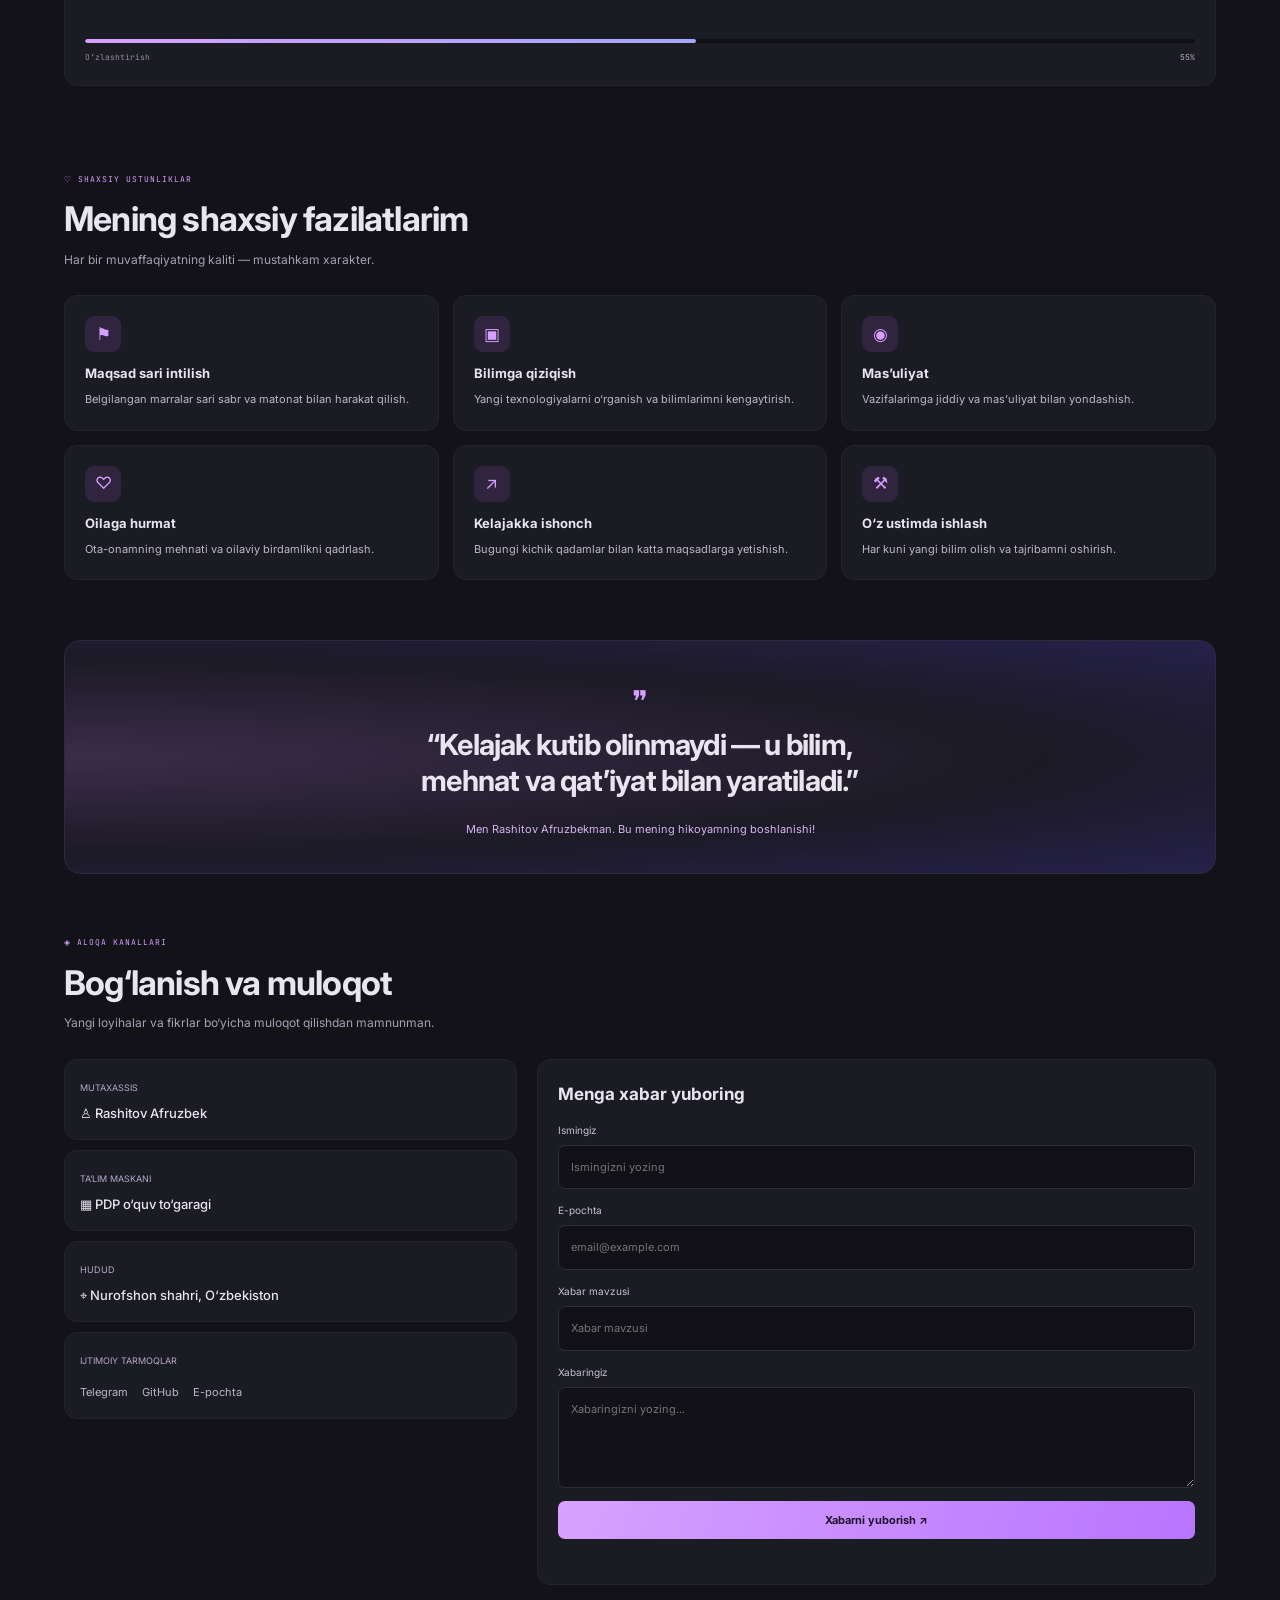
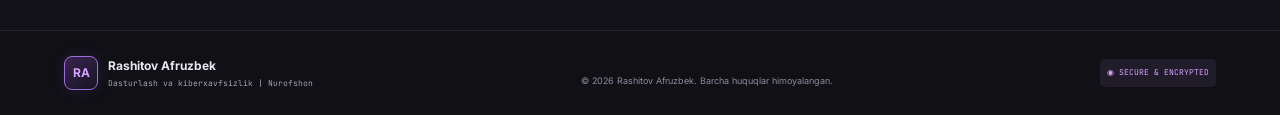
==== commit f746508e: "ozim haqimda" ====
--- a/index.html
+++ b/index.html
@@ -109,7 +109,16 @@
           <div><small>TUG‘ILGAN SANA</small><b>5-iyun, 2012</b></div>
           <div><small>OILA</small><b>5 kishi</b></div>
           <div><small>QIZIQISH</small><b>Frontend & Cyber</b></div>
-        </div>
+        </div>'
+        
+        <a href="https://namoyish.vercel.app/" target="_blank">
+        <img
+        src="./Снимок экрана 2026-10-23 172634.png"
+        alt="Mening namoyishim"
+        class="namoyish-rasmi"
+    >
+</a>
+
       </article>
 
       <article class="code-panel">
--- a/style.css
+++ b/style.css
@@ -295,6 +295,19 @@
   font-size: 12px;
 }
 
+.namoyish-rasmi {
+    width: 100%;
+    max-width: 600px;
+    border-radius: 20px;
+    cursor: pointer;
+    transition: transform 0.3s ease;
+}
+
+.namoyish-rasmi:hover {
+    transform: scale(1.03);
+}
+
+
 /* PANELS */
 
 .panel {
